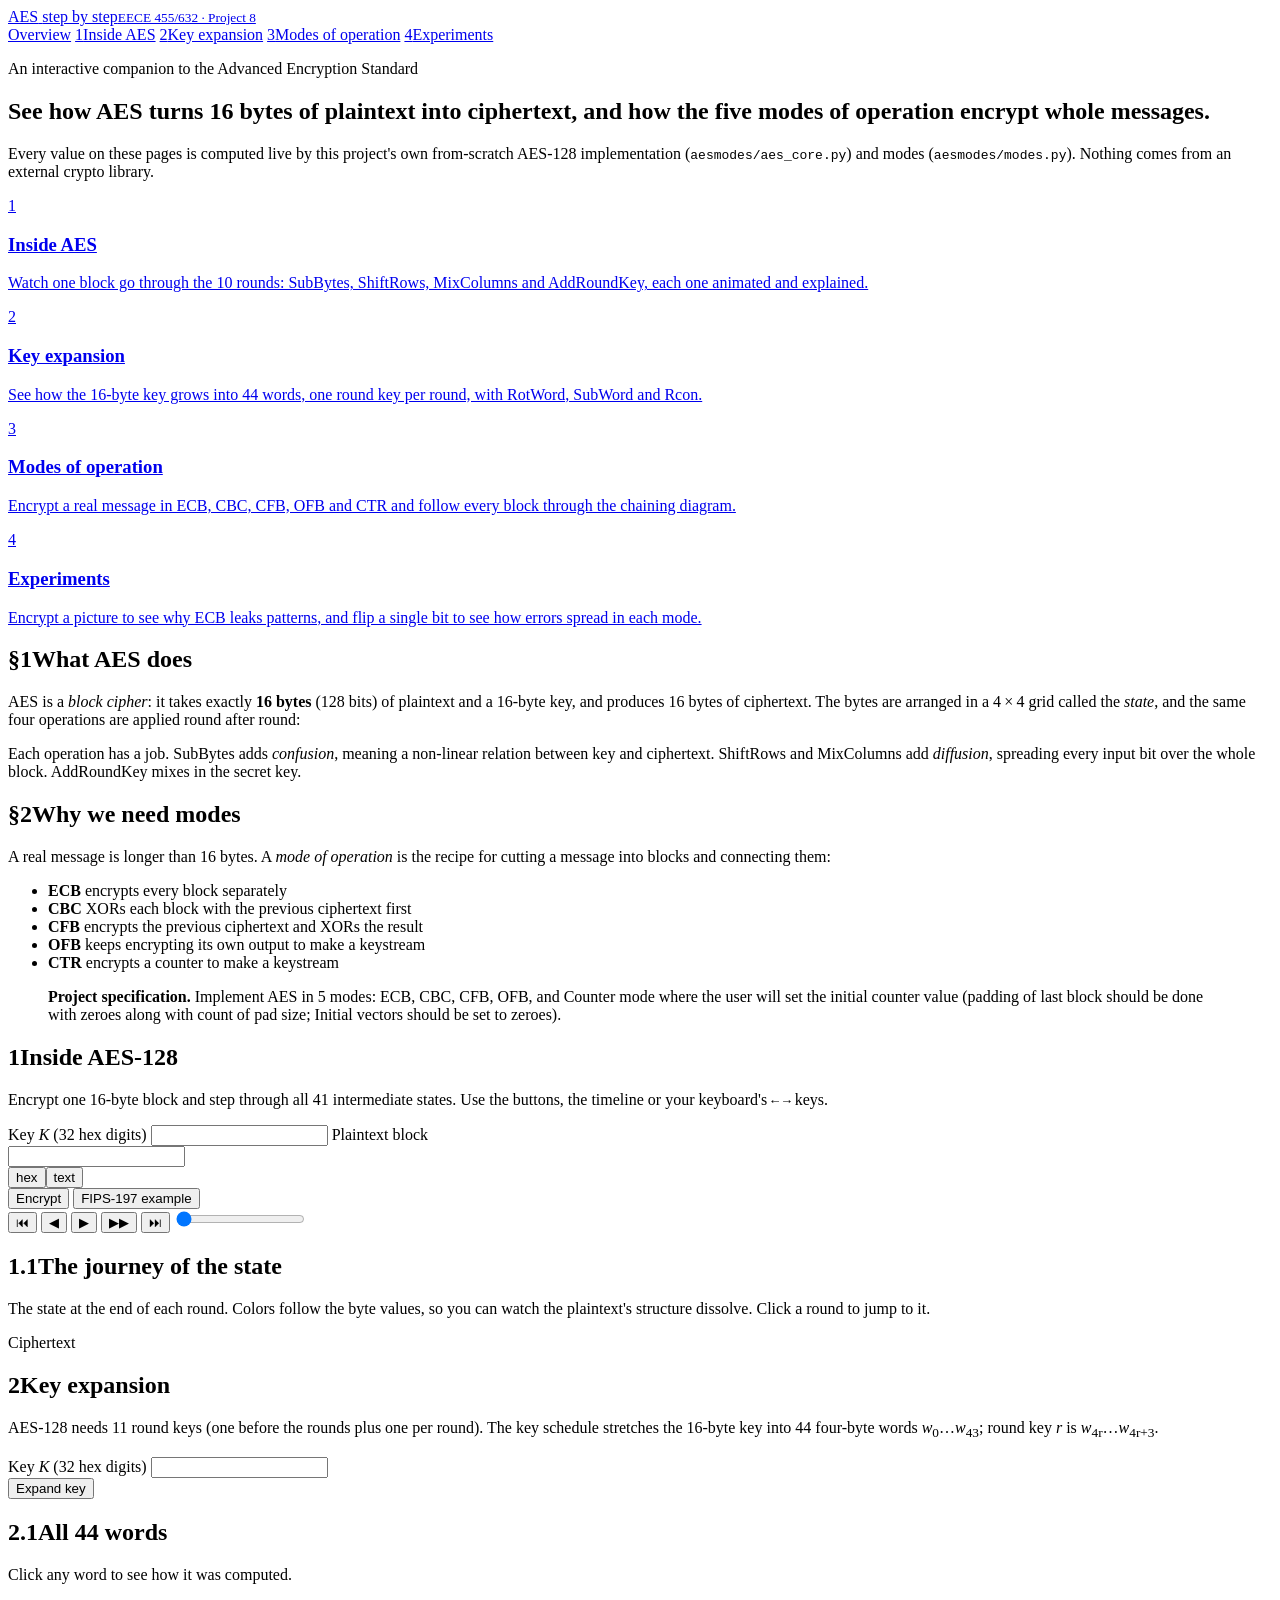
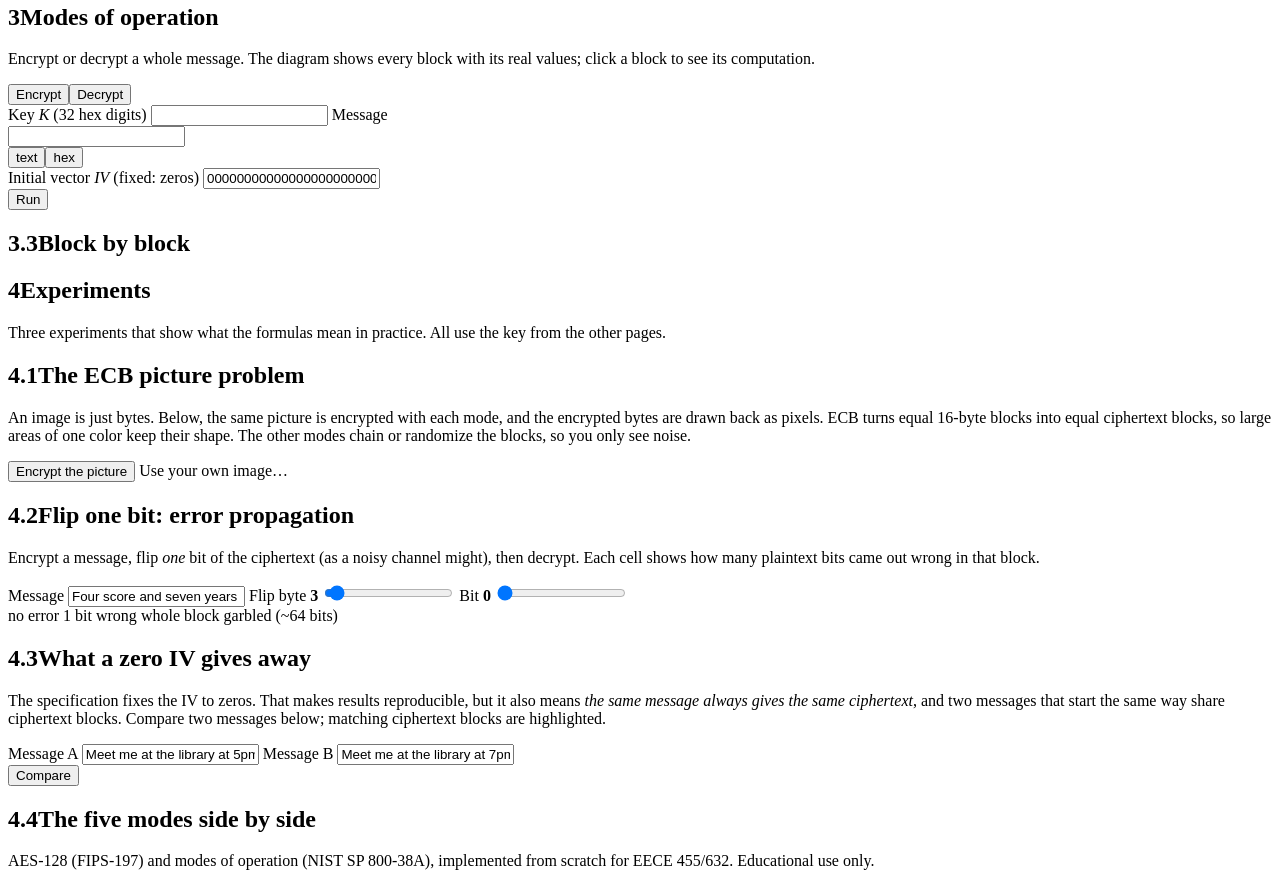
==== aesmodes/web/static/index.html @ d8d5142b "interactive learning app" ====
<!DOCTYPE html>
<html lang="en">
<head>
  <meta charset="utf-8">
  <meta name="viewport" content="width=device-width, initial-scale=1">
  <title>AES, step by step · EECE 455/632 Project 8</title>
  <link rel="icon" href="data:image/svg+xml,%3Csvg xmlns=%22http://www.w3.org/2000/svg%22 viewBox=%220 0 32 32%22%3E%3Crect width=%2232%22 height=%2232%22 rx=%226%22 fill=%22%231f1e1b%22/%3E%3Ctext x=%2216%22 y=%2221%22 font-size=%2211%22 text-anchor=%22middle%22 fill=%22white%22 font-family=%22monospace%22%3EAES%3C/text%3E%3C/svg%3E">
  <link rel="stylesheet" href="/static/vendor/katex/katex.min.css">
  <link rel="stylesheet" href="/static/css/style.css">
  <script defer src="/static/vendor/katex/katex.min.js"></script>
  <script defer src="/static/js/common.js"></script>
  <script defer src="/static/js/aes.js"></script>
  <script defer src="/static/js/keys.js"></script>
  <script defer src="/static/js/modes.js"></script>
  <script defer src="/static/js/lab.js"></script>
  <script defer src="/static/js/main.js"></script>
</head>
<body>

<header class="topbar">
  <a class="brand" href="#home">
    <span class="brand-mark">AES</span>
    <span class="brand-text">step by step<small>EECE 455/632 · Project 8</small></span>
  </a>
  <nav class="nav">
    <a href="#home" data-page="home">Overview</a>
    <a href="#aes" data-page="aes"><span class="num">1</span>Inside AES</a>
    <a href="#keys" data-page="keys"><span class="num">2</span>Key expansion</a>
    <a href="#modes" data-page="modes"><span class="num">3</span>Modes of operation</a>
    <a href="#lab" data-page="lab"><span class="num">4</span>Experiments</a>
  </nav>
</header>

<main>

<!-- =============================================================== HOME -->
<section class="page" id="page-home">
  <div class="hero">
    <p class="kicker">An interactive companion to the Advanced Encryption Standard</p>
    <h1>See how AES turns 16 bytes of plaintext into ciphertext, and how the five modes of operation encrypt whole messages.</h1>
    <p class="lead">Every value on these pages is computed live by this project's own from-scratch
      AES-128 implementation (<code>aesmodes/aes_core.py</code>) and modes
      (<code>aesmodes/modes.py</code>). Nothing comes from an external crypto library.</p>
  </div>

  <div class="cards4">
    <a class="card-link" href="#aes"><span class="num big">1</span><h3>Inside AES</h3>
      <p>Watch one block go through the 10 rounds: SubBytes, ShiftRows, MixColumns and AddRoundKey, each one animated and explained.</p></a>
    <a class="card-link" href="#keys"><span class="num big">2</span><h3>Key expansion</h3>
      <p>See how the 16-byte key grows into 44 words, one round key per round, with RotWord, SubWord and Rcon.</p></a>
    <a class="card-link" href="#modes"><span class="num big">3</span><h3>Modes of operation</h3>
      <p>Encrypt a real message in ECB, CBC, CFB, OFB and CTR and follow every block through the chaining diagram.</p></a>
    <a class="card-link" href="#lab"><span class="num big">4</span><h3>Experiments</h3>
      <p>Encrypt a picture to see why ECB leaks patterns, and flip a single bit to see how errors spread in each mode.</p></a>
  </div>

  <div class="two-col">
    <article class="paper">
      <h2><span class="secnum">§1</span>What AES does</h2>
      <p>AES is a <em>block cipher</em>: it takes exactly <strong>16 bytes</strong> (128 bits) of
        plaintext and a 16-byte key, and produces 16 bytes of ciphertext. The bytes are arranged in a
        4&thinsp;×&thinsp;4 grid called the <em>state</em>, and the same four operations are applied
        round after round:</p>
      <div id="home-rounds" class="round-diagram"></div>
      <p>Each operation has a job. <span class="op-tag op-sub">SubBytes</span> adds
        <em>confusion</em>, meaning a non-linear relation between key and ciphertext.
        <span class="op-tag op-shift">ShiftRows</span> and <span class="op-tag op-mix">MixColumns</span>
        add <em>diffusion</em>, spreading every input bit over the whole block.
        <span class="op-tag op-ark">AddRoundKey</span> mixes in the secret key.</p>
    </article>
    <article class="paper">
      <h2><span class="secnum">§2</span>Why we need modes</h2>
      <p>A real message is longer than 16 bytes. A <em>mode of operation</em> is the recipe for
        cutting a message into blocks and connecting them:</p>
      <ul class="modes-list">
        <li><b class="mode-chip m-ECB">ECB</b> encrypts every block separately</li>
        <li><b class="mode-chip m-CBC">CBC</b> XORs each block with the previous ciphertext first</li>
        <li><b class="mode-chip m-CFB">CFB</b> encrypts the previous ciphertext and XORs the result</li>
        <li><b class="mode-chip m-OFB">OFB</b> keeps encrypting its own output to make a keystream</li>
        <li><b class="mode-chip m-CTR">CTR</b> encrypts a counter to make a keystream</li>
      </ul>
      <blockquote class="spec"><b>Project specification.</b> Implement AES in 5 modes: ECB, CBC, CFB,
        OFB, and Counter mode where the user will set the initial counter value (padding of last block
        should be done with zeroes along with count of pad size; Initial vectors should be set to
        zeroes).</blockquote>
    </article>
  </div>
</section>

<!-- =============================================================== AES -->
<section class="page" id="page-aes">
  <div class="page-head">
    <h1><span class="secnum">1</span>Inside AES-128</h1>
    <p class="lead">Encrypt one 16-byte block and step through all 41 intermediate states. Use the
      buttons, the timeline or your keyboard's <kbd>←</kbd> <kbd>→</kbd> keys.</p>
  </div>

  <div class="controls paper">
    <label class="field grow"><span>Key <i>K</i> (32 hex digits)</span>
      <input id="aes-key" class="mono" spellcheck="false"></label>
    <label class="field grow">Plaintext block
      <div class="input-with-toggle">
        <input id="aes-block" class="mono" spellcheck="false">
        <div class="seg" id="aes-fmt"><button data-v="hex" class="on">hex</button><button data-v="text">text</button></div>
      </div></label>
    <div class="field-buttons">
      <button class="btn primary" id="aes-run">Encrypt</button>
      <button class="btn" id="aes-example" title="The worked example from FIPS-197, Appendix B">FIPS-197 example</button>
    </div>
  </div>
  <p class="note" id="aes-note" hidden></p>
  <p class="error" id="aes-error" hidden></p>

  <div class="timeline paper" id="aes-timeline"></div>

  <div class="player">
    <button class="btn icon" id="aes-first" title="First step">⏮</button>
    <button class="btn icon" id="aes-prev" title="Previous step (←)">◀</button>
    <button class="btn icon play" id="aes-play" title="Play / pause">▶</button>
    <button class="btn icon" id="aes-next" title="Next step (→)">▶︎▶︎</button>
    <button class="btn icon" id="aes-last" title="Last step">⏭</button>
    <input type="range" id="aes-slider" min="0" max="40" value="0">
    <span class="step-count" id="aes-count"></span>
  </div>

  <div class="stage paper" id="aes-stage"></div>

  <div class="paper">
    <h2><span class="secnum">1.1</span>The journey of the state</h2>
    <p class="muted">The state at the end of each round. Colors follow the byte values, so you can
      watch the plaintext's structure dissolve. Click a round to jump to it.</p>
    <div class="journey" id="aes-journey"></div>
    <p class="result-line">Ciphertext&nbsp; <code id="aes-ct" class="mono big"></code></p>
  </div>
</section>

<!-- =============================================================== KEYS -->
<section class="page" id="page-keys">
  <div class="page-head">
    <h1><span class="secnum">2</span>Key expansion</h1>
    <p class="lead">AES-128 needs 11 round keys (one before the rounds plus one per round). The key
      schedule stretches the 16-byte key into 44 four-byte words
      <i>w</i><sub>0</sub>…<i>w</i><sub>43</sub>; round key <i>r</i> is
      <i>w</i><sub>4r</sub>…<i>w</i><sub>4r+3</sub>.</p>
  </div>
  <div class="controls paper">
    <label class="field grow"><span>Key <i>K</i> (32 hex digits)</span>
      <input id="keys-key" class="mono" spellcheck="false"></label>
    <div class="field-buttons"><button class="btn primary" id="keys-run">Expand key</button></div>
  </div>
  <p class="error" id="keys-error" hidden></p>
  <div class="two-col keys-layout">
    <div class="paper">
      <h2><span class="secnum">2.1</span>All 44 words</h2>
      <p class="muted">Click any word to see how it was computed.</p>
      <div id="keys-grid" class="keys-grid"></div>
    </div>
    <div class="paper" id="keys-detail"></div>
  </div>
</section>

<!-- =============================================================== MODES -->
<section class="page" id="page-modes">
  <div class="page-head">
    <h1><span class="secnum">3</span>Modes of operation</h1>
    <p class="lead">Encrypt or decrypt a whole message. The diagram shows every block with its real
      values; click a block to see its computation.</p>
  </div>

  <div class="mode-tabs" id="mode-tabs"></div>

  <div class="controls paper">
    <div class="seg big" id="mode-op"><button data-v="encrypt" class="on">Encrypt</button><button data-v="decrypt">Decrypt</button></div>
    <label class="field grow"><span>Key <i>K</i> (32 hex digits)</span>
      <input id="mode-key" class="mono" spellcheck="false"></label>
    <label class="field grow2"><span id="mode-data-label">Message</span>
      <div class="input-with-toggle">
        <input id="mode-data" spellcheck="false">
        <div class="seg" id="mode-fmt"><button data-v="text" class="on">text</button><button data-v="hex">hex</button></div>
      </div></label>
    <label class="field" id="mode-iv-field"><span>Initial vector <i>IV</i> (fixed: zeros)</span>
      <input id="mode-iv" class="mono" value="00000000000000000000000000000000" readonly title="Fixed to zeros by the project specification"></label>
    <label class="field" id="mode-ctr-field" hidden><span>Initial counter <i>T</i><sub>1</sub> (hex, you choose)</span>
      <input id="mode-ctr" class="mono" spellcheck="false" value="00000000000000000000000000000001"></label>
    <div class="field-buttons"><button class="btn primary" id="mode-run">Run</button></div>
  </div>
  <p class="error" id="mode-error" hidden></p>

  <div class="two-col mode-layout">
    <article class="paper" id="mode-explain"></article>
    <article class="paper" id="mode-padding"></article>
  </div>

  <div class="paper">
    <h2><span class="secnum">3.3</span>Block by block</h2>
    <div class="chain-wrap"><div id="mode-chain"></div></div>
    <div id="mode-block-detail" class="block-detail"></div>
  </div>

  <div class="paper" id="mode-result"></div>
</section>

<!-- =============================================================== LAB -->
<section class="page" id="page-lab">
  <div class="page-head">
    <h1><span class="secnum">4</span>Experiments</h1>
    <p class="lead">Three experiments that show what the formulas mean in practice. All use the key
      from the other pages.</p>
  </div>

  <div class="paper">
    <h2><span class="secnum">4.1</span>The ECB picture problem</h2>
    <p>An image is just bytes. Below, the same picture is encrypted with each mode, and the encrypted
      bytes are drawn back as pixels. ECB turns equal 16-byte blocks into equal ciphertext blocks, so
      large areas of one color keep their shape. The other modes chain or randomize the blocks, so you
      only see noise.</p>
    <div class="lab-controls">
      <button class="btn primary" id="img-run">Encrypt the picture</button>
      <label class="btn">Use your own image…<input type="file" id="img-file" accept="image/*" hidden></label>
      <span class="muted" id="img-status"></span>
    </div>
    <div class="img-grid" id="img-grid"></div>
  </div>

  <div class="paper">
    <h2><span class="secnum">4.2</span>Flip one bit: error propagation</h2>
    <p>Encrypt a message, flip <em>one</em> bit of the ciphertext (as a noisy channel might), then
      decrypt. Each cell shows how many plaintext bits came out wrong in that block.</p>
    <div class="controls inline">
      <label class="field grow2">Message
        <input id="flip-msg" value="Four score and seven years ago our fathers brought forth on this continent"></label>
      <label class="field"><span>Flip byte <b id="flip-byte-val">3</b></span>
        <input type="range" id="flip-byte" min="0" max="79" value="3"></label>
      <label class="field"><span>Bit <b id="flip-bit-val">0</b></span>
        <input type="range" id="flip-bit" min="0" max="7" value="0"></label>
    </div>
    <div id="flip-table"></div>
    <div class="legend"><span class="sw sw0"></span>no error <span class="sw sw1"></span>1 bit wrong
      <span class="sw sw2"></span>whole block garbled (~64 bits)</div>
  </div>

  <div class="paper">
    <h2><span class="secnum">4.3</span>What a zero IV gives away</h2>
    <p>The specification fixes the IV to zeros. That makes results reproducible, but it also means
      <em>the same message always gives the same ciphertext</em>, and two messages that start the same
      way share ciphertext blocks. Compare two messages below; matching ciphertext blocks are highlighted.</p>
    <div class="controls inline">
      <label class="field grow2">Message A <input id="iv-a" value="Meet me at the library at 5pm. Bring the notes!"></label>
      <label class="field grow2">Message B <input id="iv-b" value="Meet me at the library at 7pm. Bring the notes!"></label>
      <div class="field-buttons"><button class="btn primary" id="iv-run">Compare</button></div>
    </div>
    <div id="iv-table"></div>
  </div>

  <div class="paper">
    <h2><span class="secnum">4.4</span>The five modes side by side</h2>
    <div id="cmp-table"></div>
  </div>
</section>

</main>

<footer class="foot">
  AES-128 (FIPS-197) and modes of operation (NIST SP 800-38A), implemented from scratch for
  EECE 455/632. Educational use only. <span id="version"></span>
</footer>
</body>
</html>
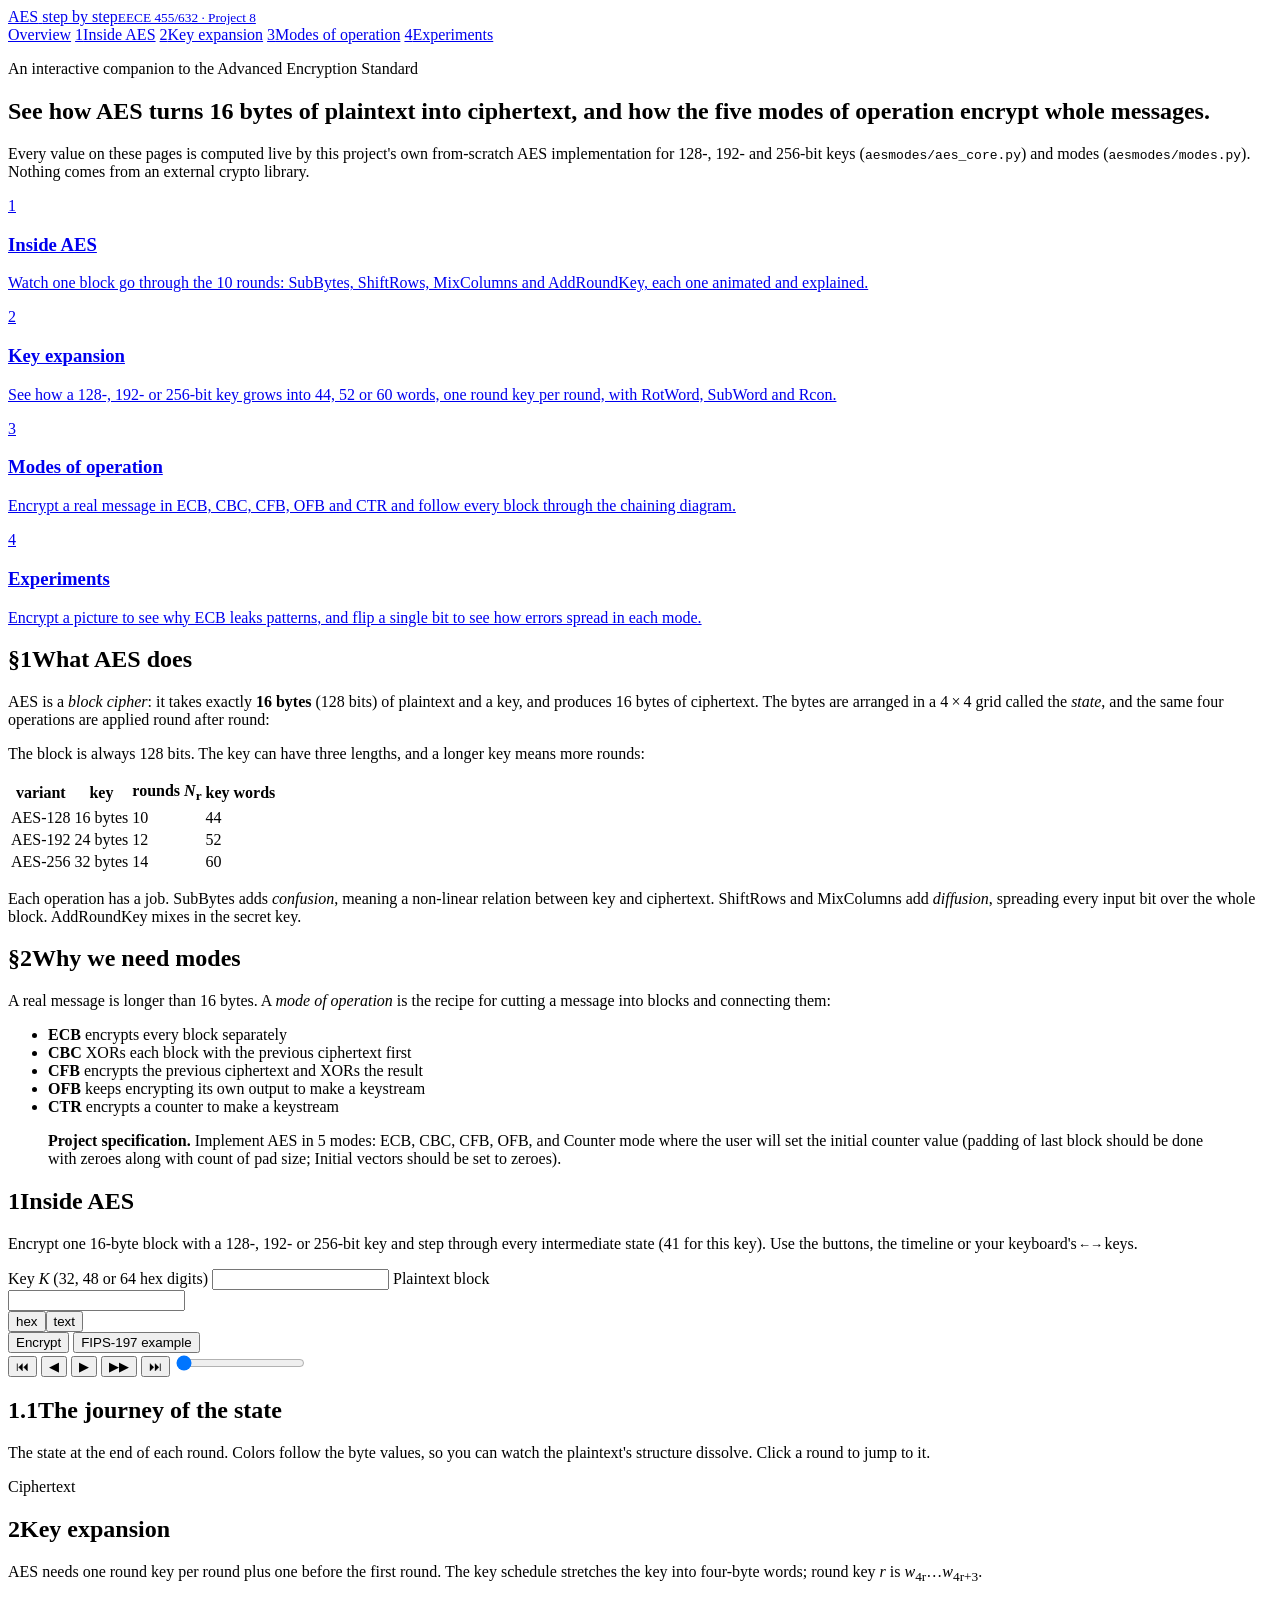
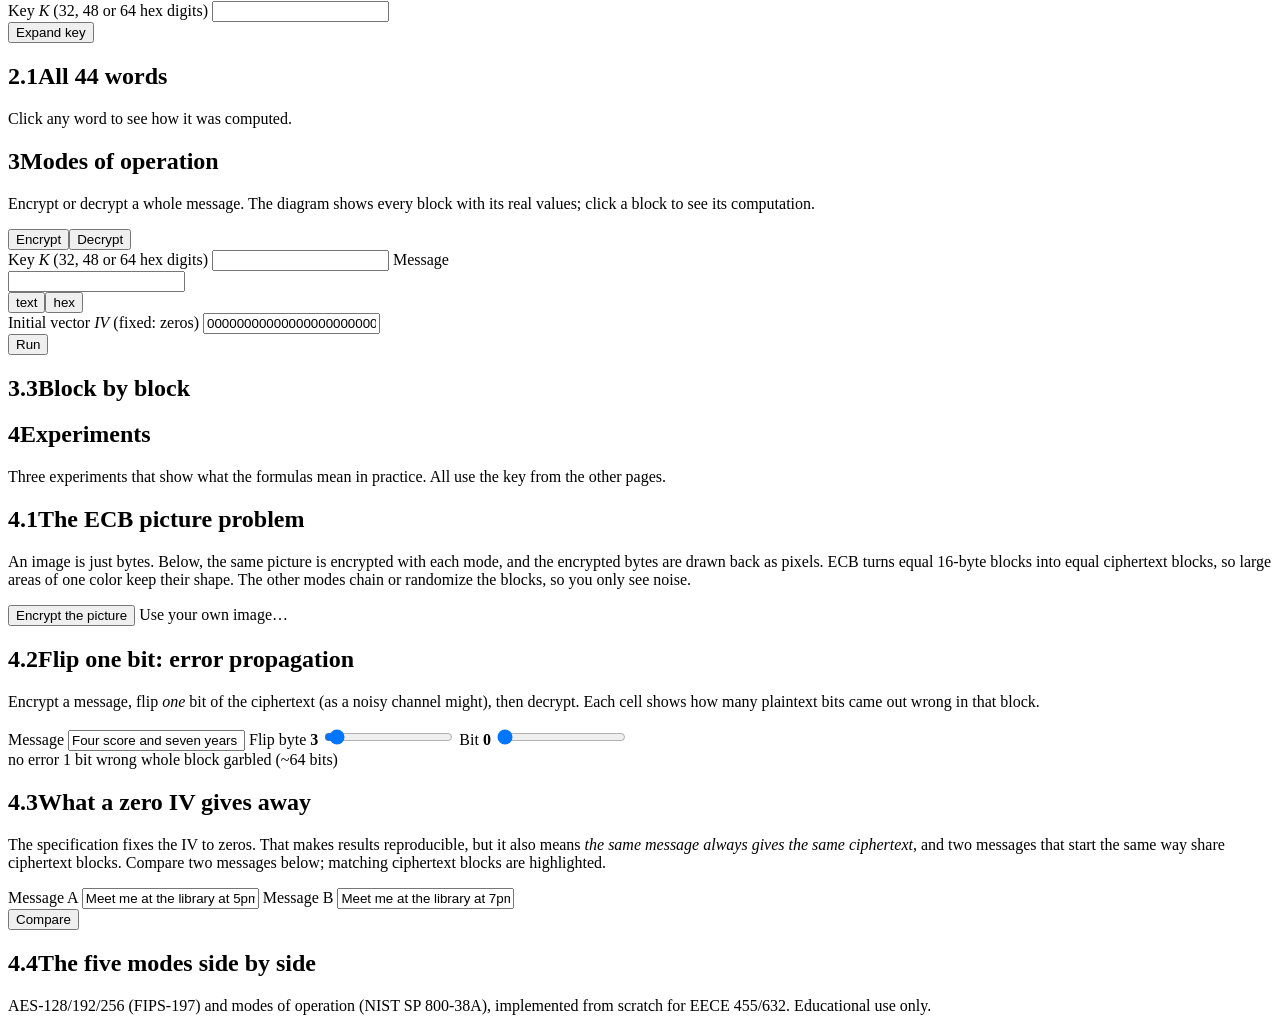
==== commit b29f2f92: "Step 9: AES-192 and AES-256 - AES core supports 128-, 192- and 256-bit keys (10/12/14 rounds),   inc" ====
--- a/aesmodes/web/static/index.html
+++ b/aesmodes/web/static/index.html
@@ -39,7 +39,7 @@
     <p class="kicker">An interactive companion to the Advanced Encryption Standard</p>
     <h1>See how AES turns 16 bytes of plaintext into ciphertext, and how the five modes of operation encrypt whole messages.</h1>
     <p class="lead">Every value on these pages is computed live by this project's own from-scratch
-      AES-128 implementation (<code>aesmodes/aes_core.py</code>) and modes
+      AES implementation for 128-, 192- and 256-bit keys (<code>aesmodes/aes_core.py</code>) and modes
       (<code>aesmodes/modes.py</code>). Nothing comes from an external crypto library.</p>
   </div>
 
@@ -47,7 +47,7 @@
     <a class="card-link" href="#aes"><span class="num big">1</span><h3>Inside AES</h3>
       <p>Watch one block go through the 10 rounds: SubBytes, ShiftRows, MixColumns and AddRoundKey, each one animated and explained.</p></a>
     <a class="card-link" href="#keys"><span class="num big">2</span><h3>Key expansion</h3>
-      <p>See how the 16-byte key grows into 44 words, one round key per round, with RotWord, SubWord and Rcon.</p></a>
+      <p>See how a 128-, 192- or 256-bit key grows into 44, 52 or 60 words, one round key per round, with RotWord, SubWord and Rcon.</p></a>
     <a class="card-link" href="#modes"><span class="num big">3</span><h3>Modes of operation</h3>
       <p>Encrypt a real message in ECB, CBC, CFB, OFB and CTR and follow every block through the chaining diagram.</p></a>
     <a class="card-link" href="#lab"><span class="num big">4</span><h3>Experiments</h3>
@@ -58,10 +58,19 @@
     <article class="paper">
       <h2><span class="secnum">§1</span>What AES does</h2>
       <p>AES is a <em>block cipher</em>: it takes exactly <strong>16 bytes</strong> (128 bits) of
-        plaintext and a 16-byte key, and produces 16 bytes of ciphertext. The bytes are arranged in a
+        plaintext and a key, and produces 16 bytes of ciphertext. The bytes are arranged in a
         4&thinsp;×&thinsp;4 grid called the <em>state</em>, and the same four operations are applied
         round after round:</p>
       <div id="home-rounds" class="round-diagram"></div>
+      <p>The block is always 128 bits. The key can have three lengths, and a longer key means more rounds:</p>
+      <table class="booktabs sizes-table">
+        <thead><tr><th>variant</th><th class="c">key</th><th class="c">rounds <i>N</i><sub>r</sub></th><th class="c">key words</th></tr></thead>
+        <tbody>
+          <tr><td>AES-128</td><td class="c">16 bytes</td><td class="c">10</td><td class="c">44</td></tr>
+          <tr><td>AES-192</td><td class="c">24 bytes</td><td class="c">12</td><td class="c">52</td></tr>
+          <tr><td>AES-256</td><td class="c">32 bytes</td><td class="c">14</td><td class="c">60</td></tr>
+        </tbody>
+      </table>
       <p>Each operation has a job. <span class="op-tag op-sub">SubBytes</span> adds
         <em>confusion</em>, meaning a non-linear relation between key and ciphertext.
         <span class="op-tag op-shift">ShiftRows</span> and <span class="op-tag op-mix">MixColumns</span>
@@ -90,13 +99,14 @@
 <!-- =============================================================== AES -->
 <section class="page" id="page-aes">
   <div class="page-head">
-    <h1><span class="secnum">1</span>Inside AES-128</h1>
-    <p class="lead">Encrypt one 16-byte block and step through all 41 intermediate states. Use the
-      buttons, the timeline or your keyboard's <kbd>←</kbd> <kbd>→</kbd> keys.</p>
+    <h1><span class="secnum">1</span>Inside AES</h1>
+    <p class="lead">Encrypt one 16-byte block with a 128-, 192- or 256-bit key and step through every
+      intermediate state (<span id="aes-nsteps">41</span> for this key). Use the buttons, the timeline
+      or your keyboard's <kbd>←</kbd> <kbd>→</kbd> keys.</p>
   </div>
 
   <div class="controls paper">
-    <label class="field grow"><span>Key <i>K</i> (32 hex digits)</span>
+    <label class="field grow"><span>Key <i>K</i> (32, 48 or 64 hex digits)</span>
       <input id="aes-key" class="mono" spellcheck="false"></label>
     <label class="field grow">Plaintext block
       <div class="input-with-toggle">
@@ -105,7 +115,7 @@
       </div></label>
     <div class="field-buttons">
       <button class="btn primary" id="aes-run">Encrypt</button>
-      <button class="btn" id="aes-example" title="The worked example from FIPS-197, Appendix B">FIPS-197 example</button>
+      <button class="btn" id="aes-example" title="The worked example from FIPS-197 for the selected key size">FIPS-197 example</button>
     </div>
   </div>
   <p class="note" id="aes-note" hidden></p>
@@ -138,20 +148,19 @@
 <section class="page" id="page-keys">
   <div class="page-head">
     <h1><span class="secnum">2</span>Key expansion</h1>
-    <p class="lead">AES-128 needs 11 round keys (one before the rounds plus one per round). The key
-      schedule stretches the 16-byte key into 44 four-byte words
-      <i>w</i><sub>0</sub>…<i>w</i><sub>43</sub>; round key <i>r</i> is
+    <p class="lead" id="keys-lead">AES needs one round key per round plus one before the first round.
+      The key schedule stretches the key into four-byte words; round key <i>r</i> is
       <i>w</i><sub>4r</sub>…<i>w</i><sub>4r+3</sub>.</p>
   </div>
   <div class="controls paper">
-    <label class="field grow"><span>Key <i>K</i> (32 hex digits)</span>
+    <label class="field grow"><span>Key <i>K</i> (32, 48 or 64 hex digits)</span>
       <input id="keys-key" class="mono" spellcheck="false"></label>
     <div class="field-buttons"><button class="btn primary" id="keys-run">Expand key</button></div>
   </div>
   <p class="error" id="keys-error" hidden></p>
   <div class="two-col keys-layout">
     <div class="paper">
-      <h2><span class="secnum">2.1</span>All 44 words</h2>
+      <h2><span class="secnum">2.1</span>All <span id="keys-count">44</span> words</h2>
       <p class="muted">Click any word to see how it was computed.</p>
       <div id="keys-grid" class="keys-grid"></div>
     </div>
@@ -171,7 +180,7 @@
 
   <div class="controls paper">
     <div class="seg big" id="mode-op"><button data-v="encrypt" class="on">Encrypt</button><button data-v="decrypt">Decrypt</button></div>
-    <label class="field grow"><span>Key <i>K</i> (32 hex digits)</span>
+    <label class="field grow"><span>Key <i>K</i> (32, 48 or 64 hex digits)</span>
       <input id="mode-key" class="mono" spellcheck="false"></label>
     <label class="field grow2"><span id="mode-data-label">Message</span>
       <div class="input-with-toggle">
@@ -261,7 +270,7 @@
 </main>
 
 <footer class="foot">
-  AES-128 (FIPS-197) and modes of operation (NIST SP 800-38A), implemented from scratch for
+  AES-128/192/256 (FIPS-197) and modes of operation (NIST SP 800-38A), implemented from scratch for
   EECE 455/632. Educational use only. <span id="version"></span>
 </footer>
 </body>
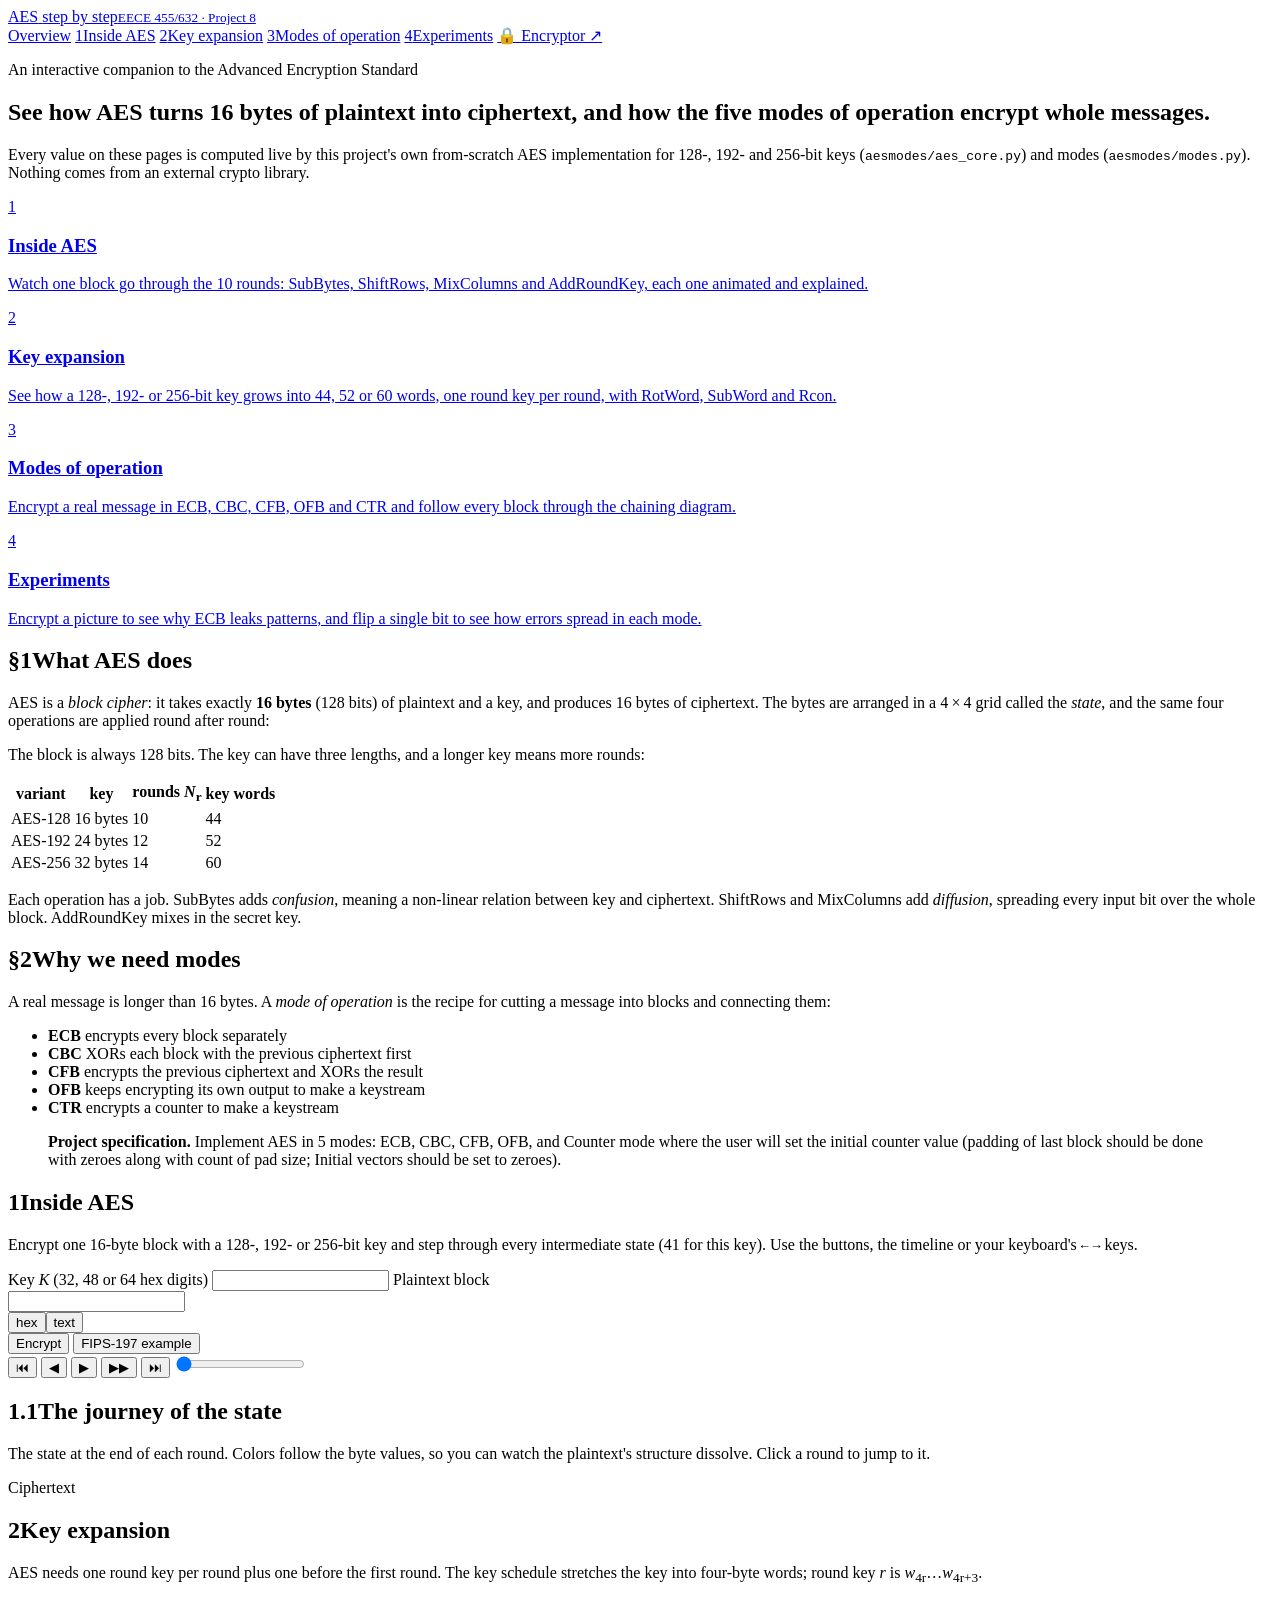
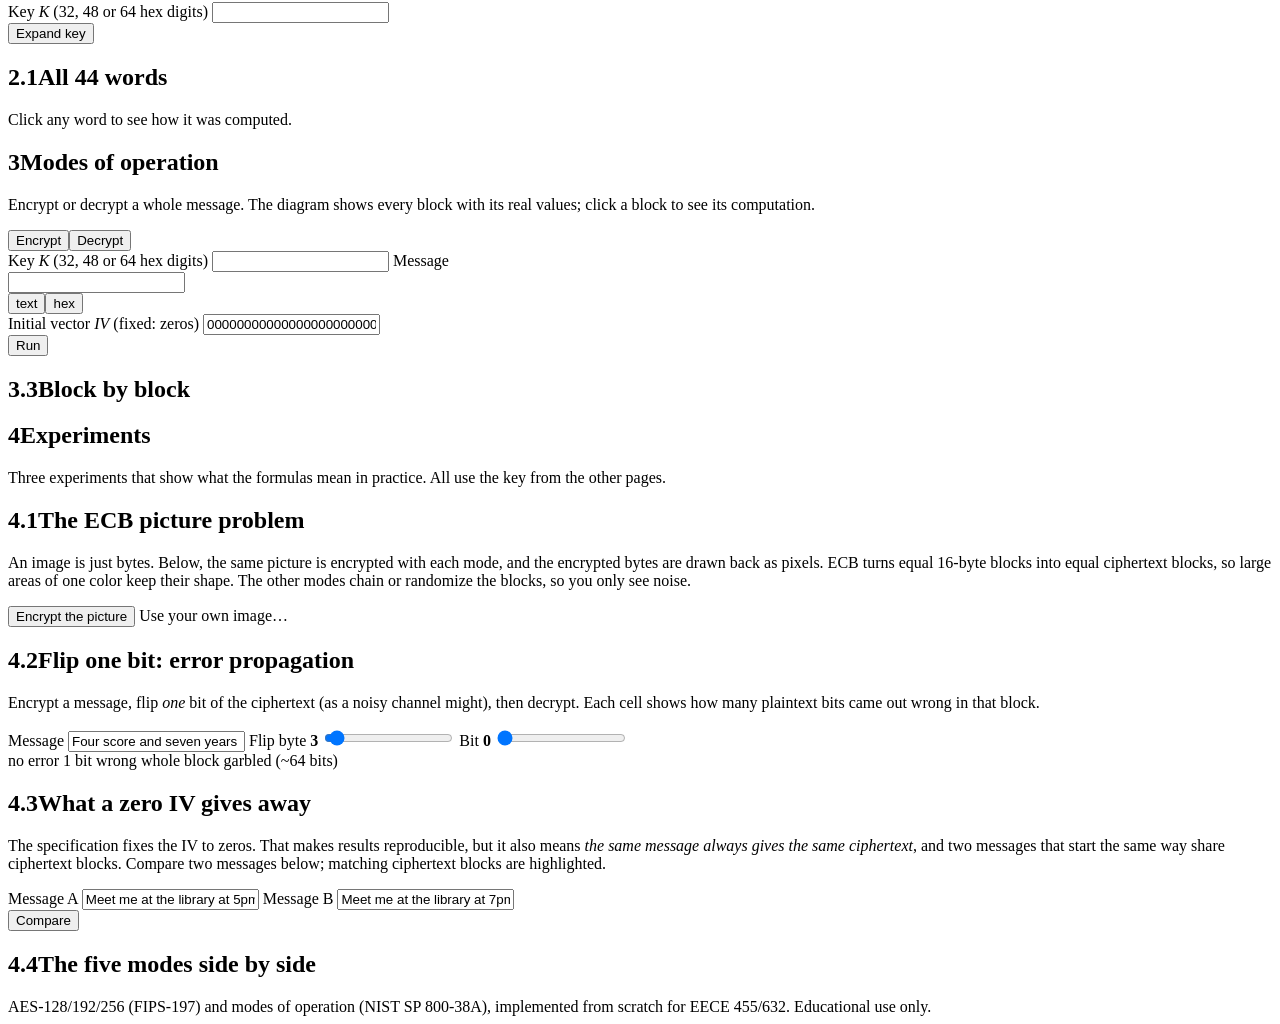
==== commit d110d905: "Add the AES Encryptor website (files and messages, all modes) A separate site at /encryptor/ that ap" ====
--- a/aesmodes/web/static/index.html
+++ b/aesmodes/web/static/index.html
@@ -5,17 +5,28 @@
   <meta name="viewport" content="width=device-width, initial-scale=1">
   <title>AES, step by step · EECE 455/632 Project 8</title>
   <link rel="icon" href="data:image/svg+xml,%3Csvg xmlns=%22http://www.w3.org/2000/svg%22 viewBox=%220 0 32 32%22%3E%3Crect width=%2232%22 height=%2232%22 rx=%226%22 fill=%22%231f1e1b%22/%3E%3Ctext x=%2216%22 y=%2221%22 font-size=%2211%22 text-anchor=%22middle%22 fill=%22white%22 font-family=%22monospace%22%3EAES%3C/text%3E%3C/svg%3E">
-  <link rel="stylesheet" href="/static/vendor/katex/katex.min.css">
-  <link rel="stylesheet" href="/static/css/style.css">
-  <script defer src="/static/vendor/katex/katex.min.js"></script>
-  <script defer src="/static/js/common.js"></script>
-  <script defer src="/static/js/aes.js"></script>
-  <script defer src="/static/js/keys.js"></script>
-  <script defer src="/static/js/modes.js"></script>
-  <script defer src="/static/js/lab.js"></script>
-  <script defer src="/static/js/main.js"></script>
+  <link rel="stylesheet" href="static/vendor/katex/katex.min.css">
+  <link rel="stylesheet" href="static/css/style.css">
+  <script defer src="static/vendor/katex/katex.min.js"></script>
+  <script defer src="static/js/common.js"></script>
+  <script defer src="static/js/aes.js"></script>
+  <script defer src="static/js/keys.js"></script>
+  <script defer src="static/js/modes.js"></script>
+  <script defer src="static/js/lab.js"></script>
+  <script defer src="static/js/main.js"></script>
 </head>
 <body>
+
+<div id="py-loading" hidden>
+  <div class="py-card">
+    <div class="spinner big"></div>
+    <h2>Loading Python in your browser…</h2>
+    <p>This web version runs the project's own Python code (<code>aes_core.py</code>, <code>modes.py</code>, …)
+      directly in your browser with Pyodide. The first visit downloads about 10&nbsp;MB, so it takes a few
+      seconds; after that it's cached.</p>
+    <p class="muted" id="py-loading-step">Starting…</p>
+  </div>
+</div>
 
 <header class="topbar">
   <a class="brand" href="#home">
@@ -28,6 +39,7 @@
     <a href="#keys" data-page="keys"><span class="num">2</span>Key expansion</a>
     <a href="#modes" data-page="modes"><span class="num">3</span>Modes of operation</a>
     <a href="#lab" data-page="lab"><span class="num">4</span>Experiments</a>
+    <a class="nav-out" href="https://aes-modes-project.github.io/aes-modes-of-operation/encryptor/" title="Encrypt your own files and messages">🔒 Encryptor ↗</a>
   </nav>
 </header>
 
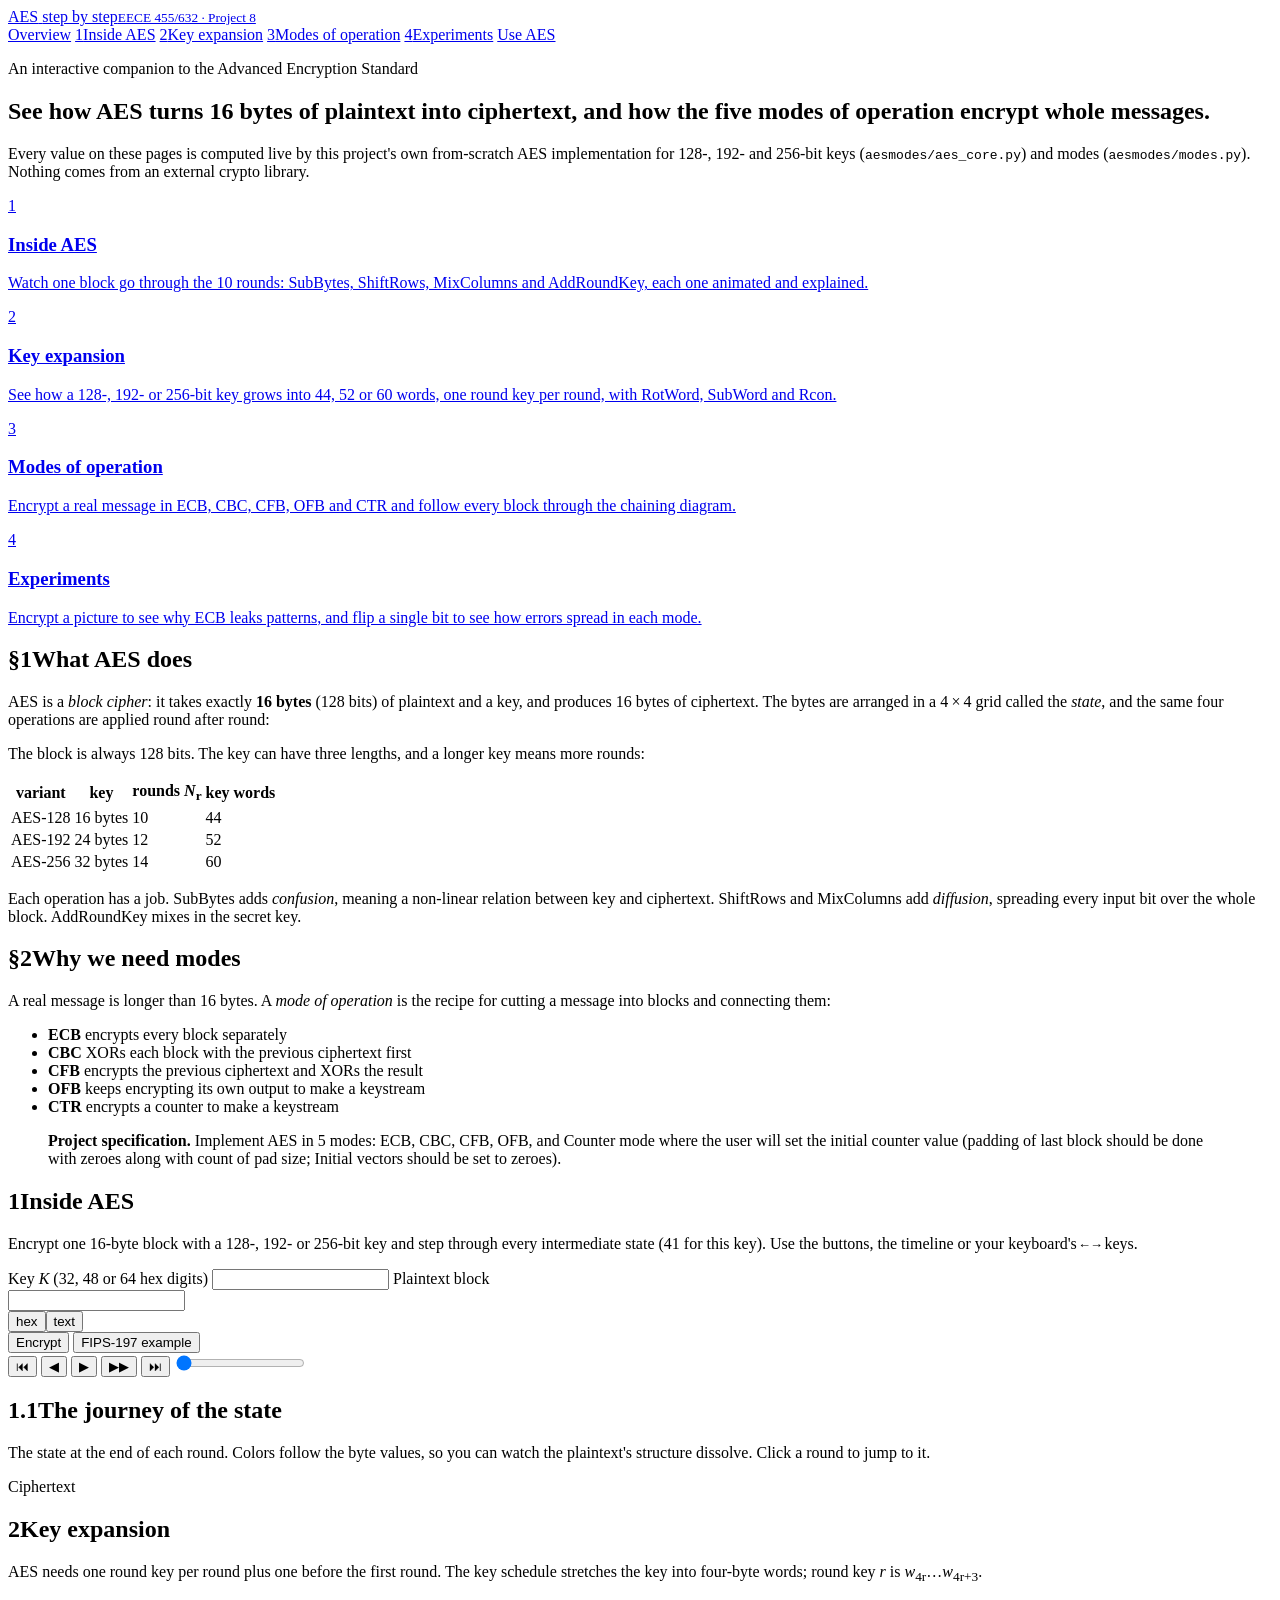
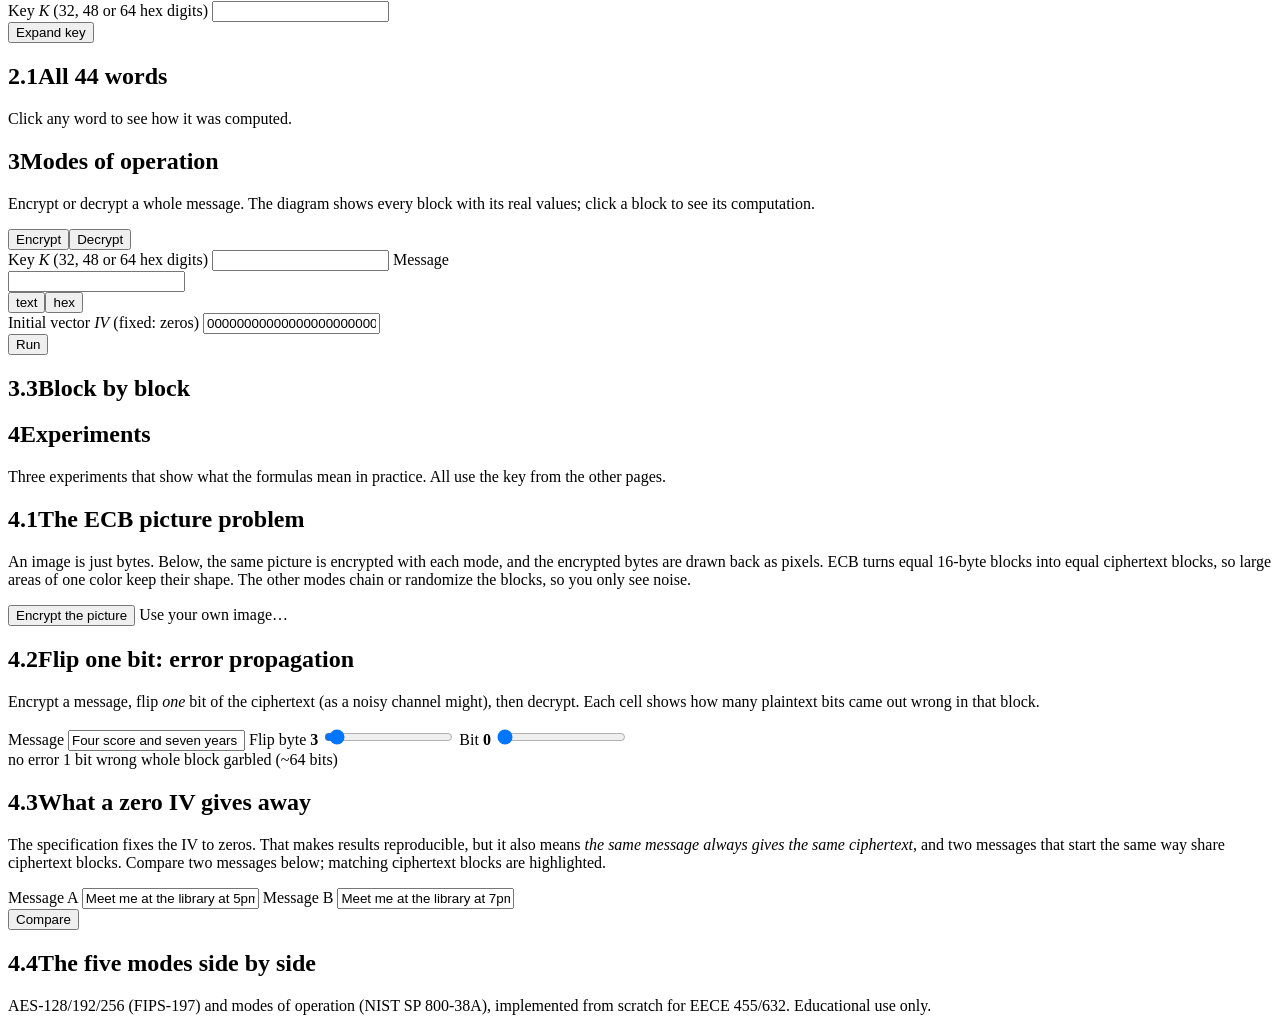
==== commit 630ceaec: "Update index.html" ====
--- a/aesmodes/web/static/index.html
+++ b/aesmodes/web/static/index.html
@@ -39,8 +39,7 @@
     <a href="#keys" data-page="keys"><span class="num">2</span>Key expansion</a>
     <a href="#modes" data-page="modes"><span class="num">3</span>Modes of operation</a>
     <a href="#lab" data-page="lab"><span class="num">4</span>Experiments</a>
-    <a class="nav-out" href="https://aes-modes-project.github.io/aes-modes-of-operation/encryptor/" title="Encrypt your own files and messages">🔒 Encryptor ↗</a>
-  </nav>
+<a class="nav-out" href="https://aes-modes-project.github.io/aes-modes-of-operation/encryptor/" title="Encrypt and decrypt">Use AES</a>  </nav>
 </header>
 
 <main>
